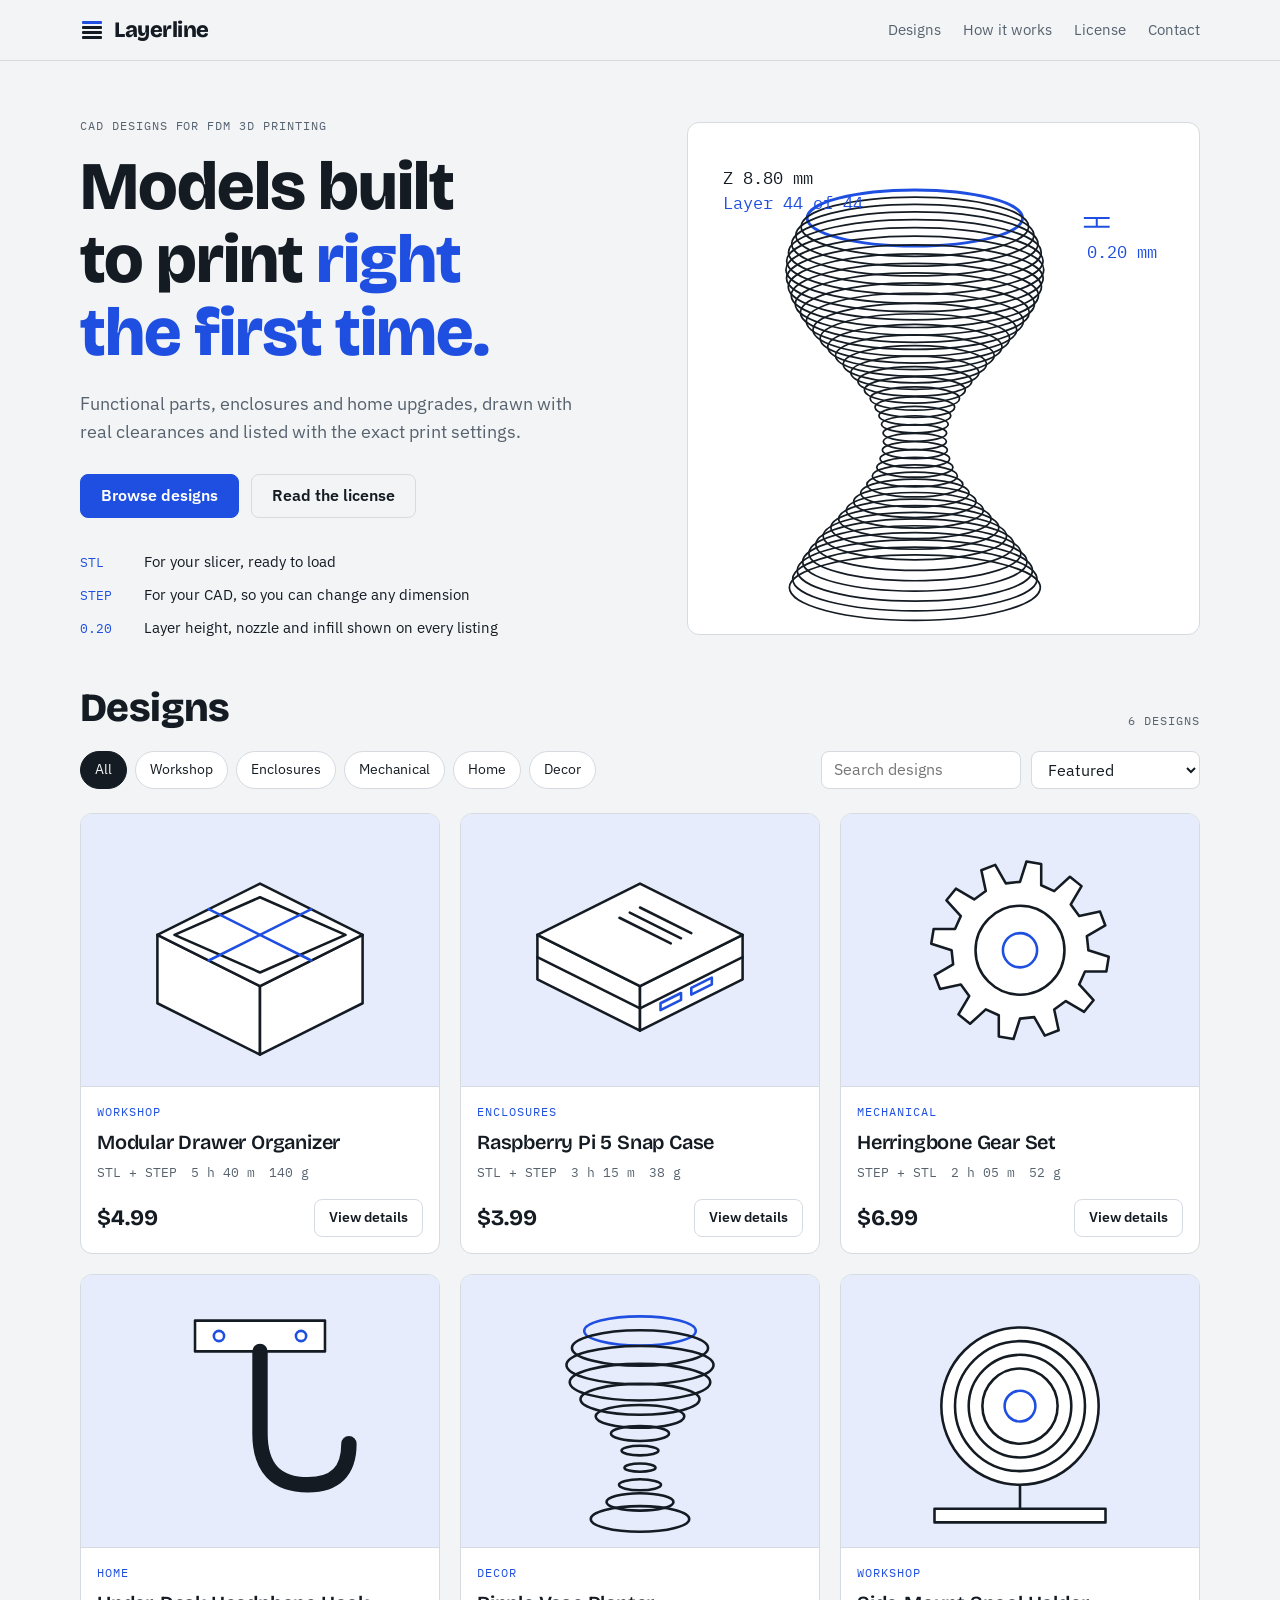
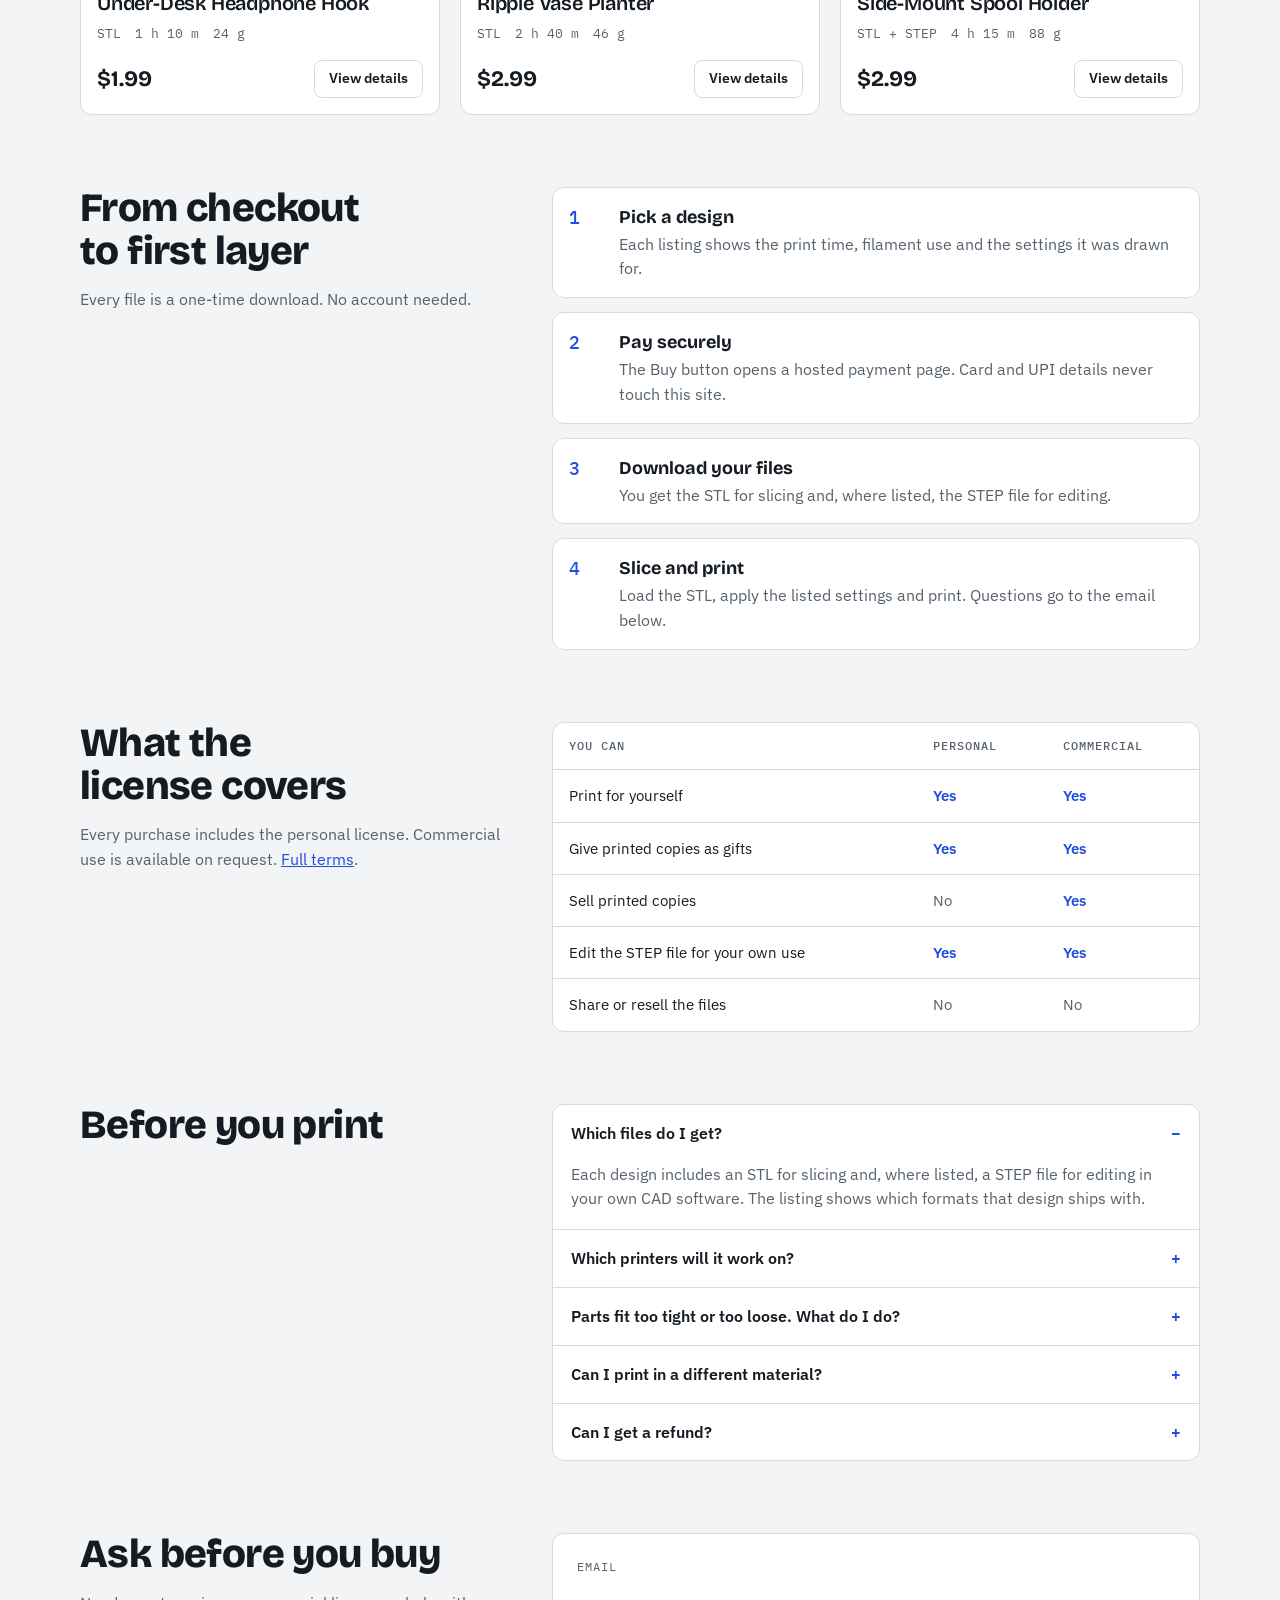
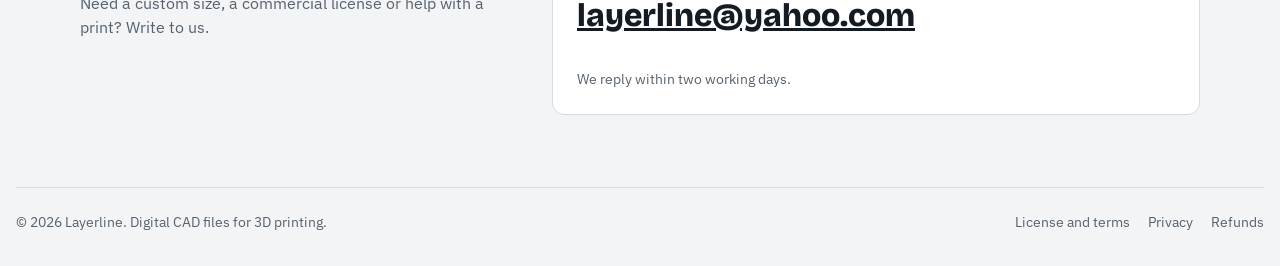
==== layerline-site/index.html @ 394da3ca "Add files via upload" ====
<!doctype html>
<html lang="en">
<head>
<meta charset="utf-8">
<meta name="viewport" content="width=device-width, initial-scale=1, viewport-fit=cover">
<title>Layerline | CAD designs for 3D printing</title>
<meta name="description" content="Print-ready CAD designs for FDM 3D printers. STL and STEP files with tested print settings, clearances and clear licenses.">
<meta property="og:title" content="Layerline | CAD designs for 3D printing">
<meta property="og:description" content="Print-ready CAD designs for FDM 3D printers. STL and STEP files with tested print settings, clearances and clear licenses.">
<meta property="og:type" content="website">
<meta name="theme-color" content="#1F4FE0">
<link rel="icon" href="favicon.svg" type="image/svg+xml">
<link rel="preconnect" href="https://fonts.googleapis.com"><link rel="preconnect" href="https://fonts.gstatic.com" crossorigin><link rel="stylesheet" href="https://fonts.googleapis.com/css2?family=Bricolage+Grotesque:opsz,wght@12..96,600;12..96,800&family=IBM+Plex+Mono:wght@400;500&family=IBM+Plex+Sans:wght@400;500;600&display=swap">
<link rel="stylesheet" href="styles.css">

</head>
<body>
<a class="skip" href="#main">Skip to content</a>
<header class="top"><div class="top-in">
<a class="brand" href="index.html" aria-label="Layerline home"><svg viewBox="0 0 24 24" aria-hidden="true"><rect x="2" y="3" width="20" height="3" rx="1" class="on"/><rect x="2" y="8" width="20" height="3" rx="1"/><rect x="2" y="13" width="20" height="3" rx="1"/><rect x="2" y="18" width="20" height="3" rx="1"/></svg><span data-site="name">Layerline</span></a>
<nav class="nav" aria-label="Main"><a href="index.html#catalog">Designs</a><a href="index.html#how">How it works</a><a href="index.html#licenses">License</a><a href="index.html#contact">Contact</a></nav>
</div></header>

<main class="wrap" id="main">
<div class="hero">
  <div>
    <p class="label" data-site="tagline">CAD designs for FDM 3D printing</p>
    <h1 style="margin-top:14px">Models built to print <em>right the first time.</em></h1>
    <p class="lead">Functional parts, enclosures and home upgrades, drawn with real clearances and listed with the exact print settings.</p>
    <div class="cta-row"><a class="btn accent" href="#catalog">Browse designs</a><a class="btn ghost" href="#licenses">Read the license</a></div>
    <ul class="facts">
      <li><span class="mono">STL</span><span>For your slicer, ready to load</span></li>
      <li><span class="mono">STEP</span><span>For your CAD, so you can change any dimension</span></li>
      <li><span class="mono">0.20</span><span>Layer height, nozzle and infill shown on every listing</span></li>
    </ul>
  </div>
  <div class="hero-art" id="hero-art" role="img" aria-label="Diagram of a vase sliced into 0.20 millimetre layers"></div>
</div>

<section id="catalog">
  <div class="sec-head"><h2>Designs</h2><span class="label" id="result-count"></span></div>
  <div class="tools">
    <div class="chips" id="chips" role="group" aria-label="Filter by category"></div>
    <div class="right">
      <input class="field" id="q" type="search" placeholder="Search designs" autocomplete="off" aria-label="Search designs">
      <select class="field" id="sort" aria-label="Sort designs">
        <option value="featured">Featured</option><option value="price-asc">Price, low to high</option><option value="price-desc">Price, high to low</option><option value="time-asc">Shortest print</option>
      </select>
    </div>
  </div>
  <div class="grid" id="grid"></div>
  <p class="empty" id="empty" hidden></p>
</section>

<section class="block" id="how">
  <div class="two">
    <div><h2 class="h2">From checkout to first layer</h2><p class="note">Every file is a one-time download. No account needed.</p></div>
    <ol class="steps">
      <li><div><strong>Pick a design</strong><span>Each listing shows the print time, filament use and the settings it was drawn for.</span></div></li>
      <li><div><strong>Pay securely</strong><span>The Buy button opens a hosted payment page. Card and UPI details never touch this site.</span></div></li>
      <li><div><strong>Download your files</strong><span>You get the STL for slicing and, where listed, the STEP file for editing.</span></div></li>
      <li><div><strong>Slice and print</strong><span>Load the STL, apply the listed settings and print. Questions go to the email below.</span></div></li>
    </ol>
  </div>
</section>

<section class="block" id="licenses">
  <div class="two">
    <div><h2 class="h2">What the license covers</h2><p class="note">Every purchase includes the personal license. Commercial use is available on request. <a href="terms.html" style="color:var(--accent)">Full terms</a>.</p></div>
    <div class="table-wrap"><table>
      <thead><tr><th>You can</th><th>Personal</th><th>Commercial</th></tr></thead>
      <tbody>
        <tr><td>Print for yourself</td><td class="y">Yes</td><td class="y">Yes</td></tr>
        <tr><td>Give printed copies as gifts</td><td class="y">Yes</td><td class="y">Yes</td></tr>
        <tr><td>Sell printed copies</td><td class="n">No</td><td class="y">Yes</td></tr>
        <tr><td>Edit the STEP file for your own use</td><td class="y">Yes</td><td class="y">Yes</td></tr>
        <tr><td>Share or resell the files</td><td class="n">No</td><td class="n">No</td></tr>
      </tbody>
    </table></div>
  </div>
</section>

<section class="block" id="faq">
  <div class="two">
    <h2 class="h2">Before you print</h2>
    <div class="faq">
      <details open><summary>Which files do I get?</summary><p>Each design includes an STL for slicing and, where listed, a STEP file for editing in your own CAD software. The listing shows which formats that design ships with.</p></details>
      <details><summary>Which printers will it work on?</summary><p>Any FDM printer with a build plate large enough for the part. Each listing gives the layer height, nozzle size, material and support settings the design was drawn for.</p></details>
      <details><summary>Parts fit too tight or too loose. What do I do?</summary><p>Clearances are set for a 0.4 mm nozzle at 0.20 mm layers. If your printer runs tight, scale the moving part by 101 to 102 percent in your slicer, or change the clearance in the STEP file.</p></details>
      <details><summary>Can I print in a different material?</summary><p>Yes. The listed material is the one the design was drawn for. Stiffer or more flexible filaments change how snap fits and hinges behave, so test a small section first.</p></details>
      <details><summary>Can I get a refund?</summary><p>Digital files cannot be returned, but a file that does not open or does not match its listing is fixed or refunded. See the <a href="refunds.html" style="color:var(--accent)">refund policy</a>.</p></details>
    </div>
  </div>
</section>

<section class="block" id="contact">
  <div class="two">
    <div><h2 class="h2">Ask before you buy</h2><p class="note">Need a custom size, a commercial license or help with a print? Write to us.</p></div>
    <div class="contact">
      <span class="label">Email</span>
      <a class="big" data-mail="text" href="mailto:layerline@yahoo.com">layerline@yahoo.com</a>
      <div class="links"><a data-social="instagram" href="#" hidden target="_blank" rel="noopener">Instagram</a><a data-social="youtube" href="#" hidden target="_blank" rel="noopener">YouTube</a></div>
      <p class="fine">We reply within two working days.</p>
    </div>
  </div>
</section>
</main>
<footer>
<span>&copy; <span id="yr">2026</span> <span data-site="name">Layerline</span>. Digital CAD files for 3D printing.</span>
<nav aria-label="Legal"><a href="terms.html">License and terms</a><a href="privacy.html">Privacy</a><a href="refunds.html">Refunds</a></nav>
</footer>
<script>document.getElementById("yr").textContent = new Date().getFullYear();</script>
<script src="store.js"></script>
<script src="site.js"></script>
</body>
</html>
---- layerline-site/styles.css ----
/* Layerline: engineering-drawing storefront. Quiet grey-blue sheet, one cobalt accent, specs set in mono like a title block. */
:root {
  --bg: #F2F4F6;
  --surface: #FFFFFF;
  --ink: #141B22;
  --muted: #56626E;
  --line: #D5DBE1;
  --accent: #1F4FE0;
  --accent-ink: #FFFFFF;
  --tint: #E6ECFB;
  --danger: #B3261E;
  --font-display: "Bricolage Grotesque", "Helvetica Neue", Arial, sans-serif;
  --font-body: "IBM Plex Sans", system-ui, -apple-system, "Segoe UI", sans-serif;
  --font-mono: "IBM Plex Mono", ui-monospace, "SFMono-Regular", Menlo, monospace;
  color-scheme: light;
}
@media (prefers-color-scheme: dark) {
  :root {
    --bg: #0F141A; --surface: #171E26; --ink: #E8EDF2; --muted: #9AA7B3;
    --line: #2A343F; --accent: #7B9BFF; --accent-ink: #0B1020; --tint: #1B2740; --danger: #FF8A80;
    color-scheme: dark;
  }
}

* { box-sizing: border-box; }
html { scroll-behavior: smooth; }
body {
  margin: 0; background: var(--bg); color: var(--ink);
  font-family: var(--font-body); font-size: 16px; line-height: 1.55;
  padding-inline: max(16px, env(safe-area-inset-left, 0px)) max(16px, env(safe-area-inset-right, 0px));
}
h1, h2, h3 { font-family: var(--font-display); text-wrap: balance; line-height: 1.08; margin: 0; letter-spacing: -0.015em; }
p { margin: 0; }
a { color: inherit; }
img { max-width: 100%; }
button, select, input, textarea { font: inherit; color: inherit; }
:focus-visible { outline: 2px solid var(--accent); outline-offset: 2px; border-radius: 4px; }
.wrap { max-width: 1120px; margin-inline: auto; }
.mono { font-family: var(--font-mono); }
.label { font-family: var(--font-mono); font-size: 12px; letter-spacing: 0.08em; text-transform: uppercase; color: var(--muted); }
.skip { position: absolute; left: -999px; top: 8px; background: var(--ink); color: var(--bg); padding: 8px 12px; border-radius: 6px; z-index: 100; }
.skip:focus { left: 8px; }

/* Header */
.top {
  position: sticky; top: 0; z-index: 20; background: var(--bg); border-bottom: 1px solid var(--line);
  margin-inline: calc(-1 * max(16px, env(safe-area-inset-left, 0px))) calc(-1 * max(16px, env(safe-area-inset-right, 0px)));
  padding-inline: max(16px, env(safe-area-inset-left, 0px)) max(16px, env(safe-area-inset-right, 0px));
  padding-top: env(safe-area-inset-top, 0px);
}
.top-in { max-width: 1120px; margin-inline: auto; display: flex; align-items: center; gap: 24px; min-height: 60px; }
.brand { display: flex; align-items: center; gap: 10px; font-family: var(--font-display); font-weight: 800; font-size: 22px; text-decoration: none; letter-spacing: -0.02em; }
.brand svg { width: 24px; height: 24px; }
.brand svg rect { fill: var(--ink); }
.brand svg rect.on { fill: var(--accent); }
.nav { display: flex; gap: 22px; margin-left: auto; font-size: 15px; }
.nav a { text-decoration: none; color: var(--muted); }
.nav a:hover, .nav a[aria-current="page"] { color: var(--ink); }
@media (max-width: 640px) { .nav { gap: 14px; font-size: 14px; } .brand span { display: none; } }

/* Buttons and fields */
.btn {
  display: inline-flex; align-items: center; justify-content: center; gap: 8px; min-height: 44px; padding: 0 20px;
  border-radius: 8px; border: 1px solid var(--ink); background: var(--ink); color: var(--bg);
  font-weight: 600; text-decoration: none; cursor: pointer; text-align: center;
}
.btn:hover { opacity: 0.9; }
.btn:disabled { opacity: 0.5; cursor: default; }
.btn.accent { background: var(--accent); border-color: var(--accent); color: var(--accent-ink); }
.btn.ghost { background: transparent; color: var(--ink); border-color: var(--line); }
.btn.ghost:hover { border-color: var(--ink); opacity: 1; }
.btn.danger { background: transparent; color: var(--danger); border-color: var(--danger); }
.btn.small { min-height: 38px; padding: 0 14px; font-size: 14px; }
.field { min-height: 38px; padding: 0 12px; border: 1px solid var(--line); background: var(--surface); border-radius: 8px; }
input.field { width: 200px; max-width: 100%; }

/* Hero */
.hero { display: grid; grid-template-columns: minmax(0, 1.05fr) minmax(0, 0.95fr); gap: 40px; align-items: center; padding-block: 56px 48px; }
.hero h1 { font-size: clamp(38px, 6.2vw, 68px); font-weight: 800; }
.hero h1 em { font-style: normal; color: var(--accent); }
.hero p.lead { margin-top: 20px; max-width: 46ch; font-size: 18px; color: var(--muted); }
.cta-row { display: flex; flex-wrap: wrap; gap: 12px; margin-top: 28px; }
.facts { list-style: none; padding: 0; margin: 32px 0 0; display: grid; gap: 10px; }
.facts li { display: flex; gap: 12px; align-items: baseline; font-size: 15px; }
.facts .mono { color: var(--accent); font-size: 13px; min-width: 52px; }
.hero-art { background: var(--surface); border: 1px solid var(--line); border-radius: 12px; padding: 12px; }
.hero-art svg { display: block; width: 100%; height: auto; }
.hero-art .layer { fill: none; stroke: var(--ink); stroke-width: 1.2; }
.hero-art .layer.top { stroke: var(--accent); stroke-width: 2; }
.hero-art .dim { fill: none; stroke: var(--accent); stroke-width: 1.4; }
.hero-art text { font-family: var(--font-mono); font-size: 12px; fill: var(--ink); }
.hero-art text.acc { fill: var(--accent); }
@media (max-width: 820px) { .hero { grid-template-columns: minmax(0, 1fr); padding-block: 36px 32px; } }

/* Catalog */
section { scroll-margin-top: 80px; }
.sec-head { display: flex; flex-wrap: wrap; align-items: end; justify-content: space-between; gap: 16px; margin-bottom: 20px; }
.sec-head h2, .h2 { font-size: clamp(28px, 4vw, 40px); font-weight: 800; }
.tools { display: flex; flex-wrap: wrap; gap: 12px; align-items: center; margin-bottom: 24px; }
.chips { display: flex; flex-wrap: wrap; gap: 8px; }
.chip { min-height: 38px; padding: 0 14px; border-radius: 99px; border: 1px solid var(--line); background: var(--surface); cursor: pointer; font-size: 14px; }
.chip:hover { border-color: var(--ink); }
.chip[aria-pressed="true"] { background: var(--ink); color: var(--bg); border-color: var(--ink); }
.tools .right { margin-left: auto; display: flex; gap: 10px; flex-wrap: wrap; }
@media (max-width: 640px) { .tools .right { margin-left: 0; width: 100%; } input.field { flex: 1; width: auto; min-width: 0; } }

.grid { display: grid; grid-template-columns: repeat(auto-fill, minmax(min(100%, 320px), 1fr)); gap: 20px; }
.card { background: var(--surface); border: 1px solid var(--line); border-radius: 12px; overflow: hidden; display: flex; flex-direction: column; min-width: 0; }
.card .art-wrap { background: var(--tint); display: block; padding: 8px; border-bottom: 1px solid var(--line); text-decoration: none; }
.card .art-wrap.photo-wrap { padding: 0; }
.photo { display: block; width: 100%; aspect-ratio: 4 / 3; object-fit: cover; }
.art { display: block; width: 100%; height: auto; }
.art * { fill: none; stroke: var(--ink); stroke-width: 1.5; stroke-linejoin: round; stroke-linecap: round; }
.art .f { fill: var(--surface); }
.art .acc { stroke: var(--accent); }
.art .thick { stroke-width: 9; }
.card-body { padding: 16px; display: flex; flex-direction: column; gap: 10px; flex: 1; }
.card h3 { font-size: 20px; font-weight: 600; letter-spacing: -0.01em; overflow-wrap: anywhere; }
.card h3 a { text-decoration: none; }
.card h3 a:hover { color: var(--accent); }
.cat { color: var(--accent); }
.specs { display: flex; flex-wrap: wrap; gap: 6px 14px; font-family: var(--font-mono); font-size: 12.5px; color: var(--muted); }
.card-foot { margin-top: auto; padding-top: 6px; display: flex; align-items: center; justify-content: space-between; gap: 10px; flex-wrap: wrap; }
.price { font-family: var(--font-display); font-weight: 700; font-size: 22px; }
.empty { padding: 40px 0; color: var(--muted); }

/* Info sections */
.block { padding-top: 72px; }
.two { display: grid; grid-template-columns: minmax(0, 0.8fr) minmax(0, 1.2fr); gap: 40px; align-items: start; }
@media (max-width: 820px) { .two { grid-template-columns: minmax(0, 1fr); gap: 20px; } }
.two p.note { color: var(--muted); margin-top: 14px; max-width: 44ch; }
.table-wrap { overflow-x: auto; background: var(--surface); border: 1px solid var(--line); border-radius: 12px; }
table { border-collapse: collapse; width: 100%; min-width: 440px; }
th, td { text-align: left; padding: 14px 16px; border-bottom: 1px solid var(--line); font-size: 15px; }
tr:last-child td { border-bottom: 0; }
th { font-family: var(--font-mono); font-size: 12px; text-transform: uppercase; letter-spacing: 0.08em; color: var(--muted); font-weight: 500; }
td.y { color: var(--accent); font-weight: 600; }
td.n { color: var(--muted); }
.steps { list-style: none; counter-reset: s; padding: 0; margin: 0; display: grid; gap: 14px; }
.steps li { counter-increment: s; display: grid; grid-template-columns: 36px minmax(0, 1fr); gap: 14px; background: var(--surface); border: 1px solid var(--line); border-radius: 12px; padding: 16px; }
.steps li::before { content: counter(s); font-family: var(--font-mono); color: var(--accent); font-weight: 500; font-size: 18px; }
.steps strong { display: block; font-family: var(--font-display); font-size: 18px; }
.steps span { color: var(--muted); }
.faq { display: grid; background: var(--surface); border: 1px solid var(--line); border-radius: 12px; }
.faq details { border-bottom: 1px solid var(--line); padding: 0 18px; }
.faq details:last-child { border-bottom: 0; }
.faq summary { cursor: pointer; padding: 16px 0; font-weight: 600; list-style: none; display: flex; justify-content: space-between; gap: 16px; }
.faq summary::-webkit-details-marker { display: none; }
.faq summary::after { content: "+"; font-family: var(--font-mono); color: var(--accent); }
.faq details[open] summary::after { content: "\2212"; }
.faq details p { padding: 0 0 18px; color: var(--muted); max-width: 62ch; }
.contact { background: var(--surface); border: 1px solid var(--line); border-radius: 12px; padding: 24px; display: grid; gap: 14px; }
.contact .big { font-family: var(--font-display); font-weight: 800; font-size: clamp(22px, 3.5vw, 32px); overflow-wrap: anywhere; }
.links { display: flex; flex-wrap: wrap; gap: 8px 20px; }
.links a { color: var(--accent); }

footer { margin-top: 72px; padding-block: 24px calc(32px + env(safe-area-inset-bottom, 0px)); border-top: 1px solid var(--line); display: flex; flex-wrap: wrap; justify-content: space-between; gap: 12px 24px; color: var(--muted); font-size: 14px; }
footer nav { display: flex; gap: 8px 18px; flex-wrap: wrap; }
footer a { text-decoration: none; }
footer a:hover { color: var(--ink); }

/* Product page */
.crumbs { padding-top: 24px; font-size: 14px; color: var(--muted); }
.crumbs a { text-decoration: none; }
.crumbs a:hover { color: var(--ink); }
.pd { display: grid; grid-template-columns: minmax(0, 1fr) minmax(0, 1fr); gap: 40px; padding-block: 24px 24px; align-items: start; }
.pd-art { background: var(--tint); border: 1px solid var(--line); border-radius: 12px; padding: 16px; overflow: hidden; }
.pd-art.photo-wrap { padding: 0; }
.pd-info { display: grid; gap: 18px; min-width: 0; }
.pd-info h1 { font-size: clamp(30px, 4.6vw, 48px); font-weight: 800; overflow-wrap: anywhere; }
.pd-info p.desc { color: var(--muted); font-size: 17px; max-width: 54ch; overflow-wrap: anywhere; }
.pd-buy { display: flex; align-items: center; gap: 16px; flex-wrap: wrap; }
.pd-buy .price { font-size: 32px; }
dl.spec { display: grid; grid-template-columns: auto 1fr; gap: 0; margin: 0; background: var(--surface); border: 1px solid var(--line); border-radius: 12px; overflow: hidden; }
dl.spec dt, dl.spec dd { margin: 0; padding: 11px 16px; border-bottom: 1px solid var(--line); font-size: 15px; }
dl.spec dt { font-family: var(--font-mono); color: var(--muted); font-size: 12.5px; padding-top: 13px; }
dl.spec dd { overflow-wrap: anywhere; }
dl.spec dt:nth-last-of-type(1), dl.spec dd:last-of-type { border-bottom: 0; }
.fine { font-size: 14px; color: var(--muted); }
@media (max-width: 820px) { .pd { grid-template-columns: minmax(0, 1fr); gap: 24px; } }

/* Policy pages */
.doc { max-width: 720px; margin-inline: auto; padding-block: 48px 0; }
.doc h1 { font-size: clamp(32px, 5vw, 48px); font-weight: 800; }
.doc h2 { font-size: 22px; font-weight: 700; margin-top: 32px; }
.doc p, .doc li { color: var(--muted); margin-top: 12px; }
.doc ul { padding-left: 20px; margin: 0; }
.doc a { color: var(--accent); }
.doc .updated { margin-top: 12px; }

.notfound { text-align: left; padding-block: 96px; display: grid; gap: 16px; justify-items: start; }
.notfound h1 { font-size: clamp(48px, 10vw, 96px); font-weight: 800; color: var(--accent); }

@media (prefers-reduced-motion: reduce) { html { scroll-behavior: auto; } * { transition: none !important; animation: none !important; } }
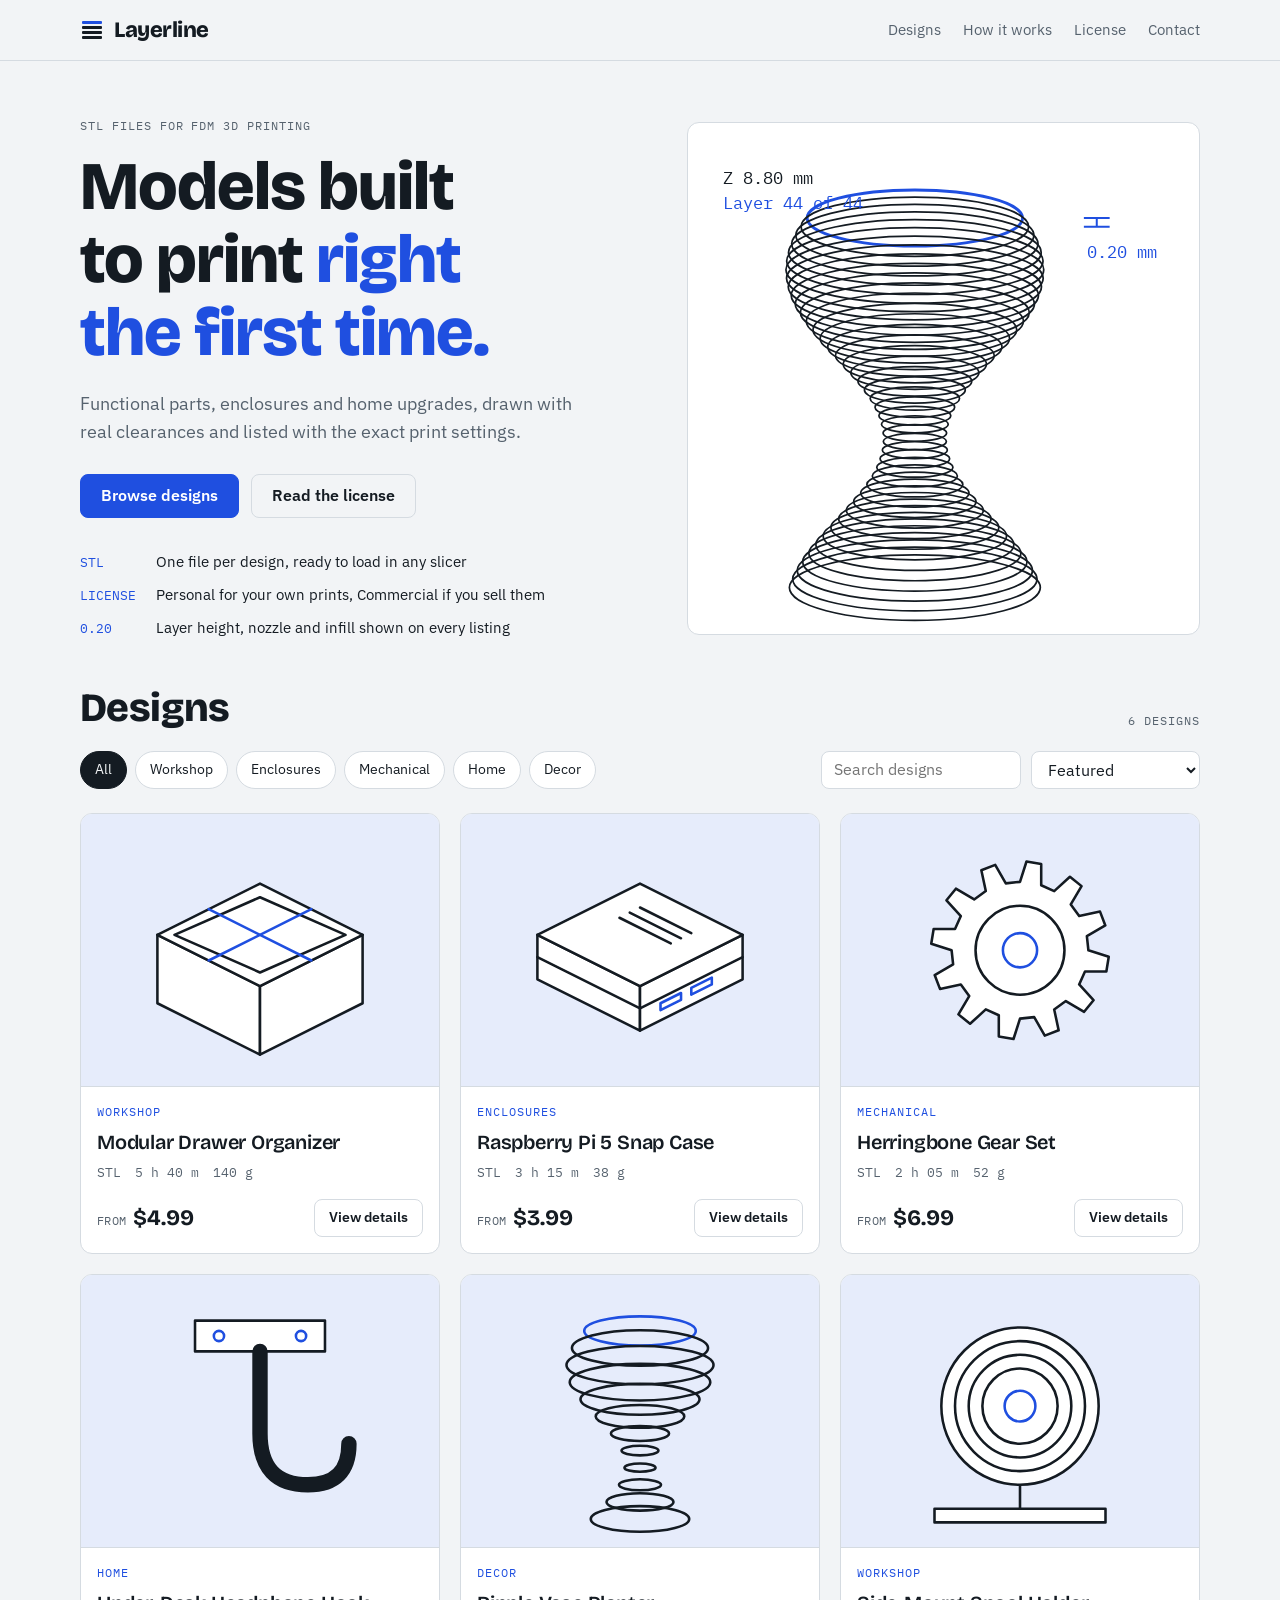
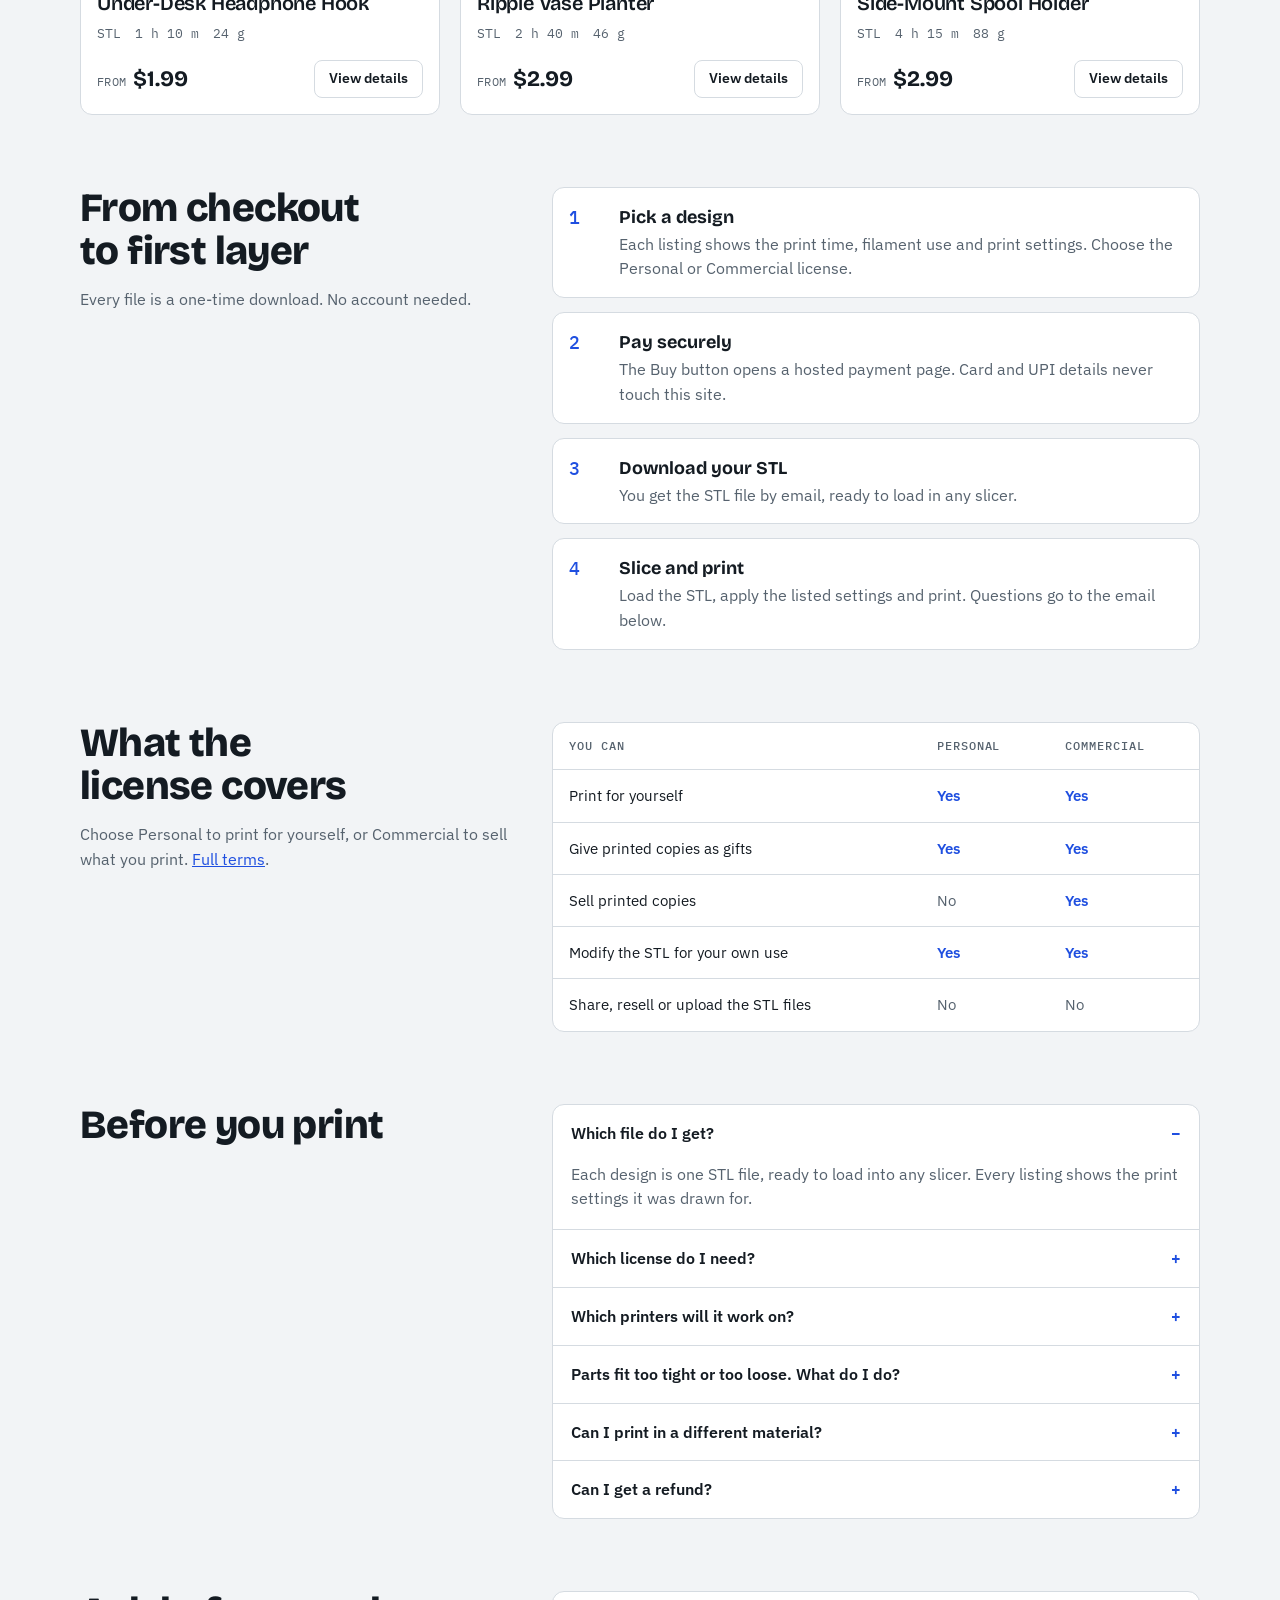
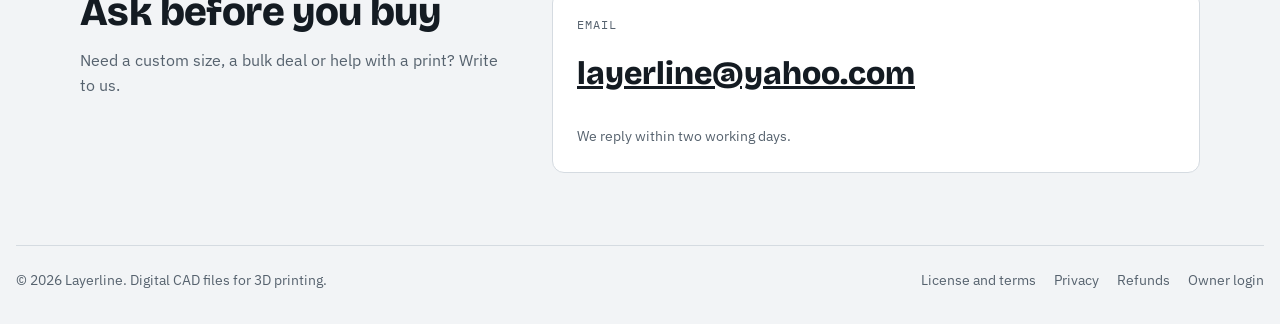
==== commit 746901fc: "Add files via upload" ====
--- a/layerline-site/index.html
+++ b/layerline-site/index.html
@@ -4,9 +4,9 @@
 <meta charset="utf-8">
 <meta name="viewport" content="width=device-width, initial-scale=1, viewport-fit=cover">
 <title>Layerline | CAD designs for 3D printing</title>
-<meta name="description" content="Print-ready CAD designs for FDM 3D printers. STL and STEP files with tested print settings, clearances and clear licenses.">
+<meta name="description" content="Print-ready STL files for FDM 3D printers. Tested print settings, real clearances and a simple personal or commercial license.">
 <meta property="og:title" content="Layerline | CAD designs for 3D printing">
-<meta property="og:description" content="Print-ready CAD designs for FDM 3D printers. STL and STEP files with tested print settings, clearances and clear licenses.">
+<meta property="og:description" content="Print-ready STL files for FDM 3D printers. Tested print settings, real clearances and a simple personal or commercial license.">
 <meta property="og:type" content="website">
 <meta name="theme-color" content="#1F4FE0">
 <link rel="icon" href="favicon.svg" type="image/svg+xml">
@@ -29,8 +29,8 @@
     <p class="lead">Functional parts, enclosures and home upgrades, drawn with real clearances and listed with the exact print settings.</p>
     <div class="cta-row"><a class="btn accent" href="#catalog">Browse designs</a><a class="btn ghost" href="#licenses">Read the license</a></div>
     <ul class="facts">
-      <li><span class="mono">STL</span><span>For your slicer, ready to load</span></li>
-      <li><span class="mono">STEP</span><span>For your CAD, so you can change any dimension</span></li>
+      <li><span class="mono">STL</span><span>One file per design, ready to load in any slicer</span></li>
+      <li><span class="mono">LICENSE</span><span>Personal for your own prints, Commercial if you sell them</span></li>
       <li><span class="mono">0.20</span><span>Layer height, nozzle and infill shown on every listing</span></li>
     </ul>
   </div>
@@ -56,9 +56,9 @@
   <div class="two">
     <div><h2 class="h2">From checkout to first layer</h2><p class="note">Every file is a one-time download. No account needed.</p></div>
     <ol class="steps">
-      <li><div><strong>Pick a design</strong><span>Each listing shows the print time, filament use and the settings it was drawn for.</span></div></li>
+      <li><div><strong>Pick a design</strong><span>Each listing shows the print time, filament use and print settings. Choose the Personal or Commercial license.</span></div></li>
       <li><div><strong>Pay securely</strong><span>The Buy button opens a hosted payment page. Card and UPI details never touch this site.</span></div></li>
-      <li><div><strong>Download your files</strong><span>You get the STL for slicing and, where listed, the STEP file for editing.</span></div></li>
+      <li><div><strong>Download your STL</strong><span>You get the STL file by email, ready to load in any slicer.</span></div></li>
       <li><div><strong>Slice and print</strong><span>Load the STL, apply the listed settings and print. Questions go to the email below.</span></div></li>
     </ol>
   </div>
@@ -66,15 +66,15 @@
 
 <section class="block" id="licenses">
   <div class="two">
-    <div><h2 class="h2">What the license covers</h2><p class="note">Every purchase includes the personal license. Commercial use is available on request. <a href="terms.html" style="color:var(--accent)">Full terms</a>.</p></div>
+    <div><h2 class="h2">What the license covers</h2><p class="note">Choose Personal to print for yourself, or Commercial to sell what you print. <a href="terms.html" style="color:var(--accent)">Full terms</a>.</p></div>
     <div class="table-wrap"><table>
       <thead><tr><th>You can</th><th>Personal</th><th>Commercial</th></tr></thead>
       <tbody>
         <tr><td>Print for yourself</td><td class="y">Yes</td><td class="y">Yes</td></tr>
         <tr><td>Give printed copies as gifts</td><td class="y">Yes</td><td class="y">Yes</td></tr>
         <tr><td>Sell printed copies</td><td class="n">No</td><td class="y">Yes</td></tr>
-        <tr><td>Edit the STEP file for your own use</td><td class="y">Yes</td><td class="y">Yes</td></tr>
-        <tr><td>Share or resell the files</td><td class="n">No</td><td class="n">No</td></tr>
+        <tr><td>Modify the STL for your own use</td><td class="y">Yes</td><td class="y">Yes</td></tr>
+        <tr><td>Share, resell or upload the STL files</td><td class="n">No</td><td class="n">No</td></tr>
       </tbody>
     </table></div>
   </div>
@@ -84,9 +84,10 @@
   <div class="two">
     <h2 class="h2">Before you print</h2>
     <div class="faq">
-      <details open><summary>Which files do I get?</summary><p>Each design includes an STL for slicing and, where listed, a STEP file for editing in your own CAD software. The listing shows which formats that design ships with.</p></details>
+      <details open><summary>Which file do I get?</summary><p>Each design is one STL file, ready to load into any slicer. Every listing shows the print settings it was drawn for.</p></details>
+      <details><summary>Which license do I need?</summary><p>Choose Personal if you print for yourself or for gifts. Choose Commercial if you sell the prints you make. You pick the license at the buy button and pay for that one only.</p></details>
       <details><summary>Which printers will it work on?</summary><p>Any FDM printer with a build plate large enough for the part. Each listing gives the layer height, nozzle size, material and support settings the design was drawn for.</p></details>
-      <details><summary>Parts fit too tight or too loose. What do I do?</summary><p>Clearances are set for a 0.4 mm nozzle at 0.20 mm layers. If your printer runs tight, scale the moving part by 101 to 102 percent in your slicer, or change the clearance in the STEP file.</p></details>
+      <details><summary>Parts fit too tight or too loose. What do I do?</summary><p>Clearances are set for a 0.4 mm nozzle at 0.20 mm layers. If your printer runs tight, scale the moving part by 101 to 102 percent in your slicer.</p></details>
       <details><summary>Can I print in a different material?</summary><p>Yes. The listed material is the one the design was drawn for. Stiffer or more flexible filaments change how snap fits and hinges behave, so test a small section first.</p></details>
       <details><summary>Can I get a refund?</summary><p>Digital files cannot be returned, but a file that does not open or does not match its listing is fixed or refunded. See the <a href="refunds.html" style="color:var(--accent)">refund policy</a>.</p></details>
     </div>
@@ -95,7 +96,7 @@
 
 <section class="block" id="contact">
   <div class="two">
-    <div><h2 class="h2">Ask before you buy</h2><p class="note">Need a custom size, a commercial license or help with a print? Write to us.</p></div>
+    <div><h2 class="h2">Ask before you buy</h2><p class="note">Need a custom size, a bulk deal or help with a print? Write to us.</p></div>
     <div class="contact">
       <span class="label">Email</span>
       <a class="big" data-mail="text" href="mailto:layerline@yahoo.com">layerline@yahoo.com</a>
@@ -107,7 +108,7 @@
 </main>
 <footer>
 <span>&copy; <span id="yr">2026</span> <span data-site="name">Layerline</span>. Digital CAD files for 3D printing.</span>
-<nav aria-label="Legal"><a href="terms.html">License and terms</a><a href="privacy.html">Privacy</a><a href="refunds.html">Refunds</a></nav>
+<nav aria-label="Legal"><a href="terms.html">License and terms</a><a href="privacy.html">Privacy</a><a href="refunds.html">Refunds</a><a href="admin.html">Owner login</a></nav>
 </footer>
 <script>document.getElementById("yr").textContent = new Date().getFullYear();</script>
 <script src="store.js"></script>
--- a/layerline-site/styles.css
+++ b/layerline-site/styles.css
@@ -82,7 +82,7 @@
 .cta-row { display: flex; flex-wrap: wrap; gap: 12px; margin-top: 28px; }
 .facts { list-style: none; padding: 0; margin: 32px 0 0; display: grid; gap: 10px; }
 .facts li { display: flex; gap: 12px; align-items: baseline; font-size: 15px; }
-.facts .mono { color: var(--accent); font-size: 13px; min-width: 52px; }
+.facts .mono { color: var(--accent); font-size: 13px; min-width: 64px; }
 .hero-art { background: var(--surface); border: 1px solid var(--line); border-radius: 12px; padding: 12px; }
 .hero-art svg { display: block; width: 100%; height: auto; }
 .hero-art .layer { fill: none; stroke: var(--ink); stroke-width: 1.2; }
@@ -192,3 +192,13 @@
 .notfound h1 { font-size: clamp(48px, 10vw, 96px); font-weight: 800; color: var(--accent); }
 
 @media (prefers-reduced-motion: reduce) { html { scroll-behavior: auto; } * { transition: none !important; animation: none !important; } }
+
+/* License options */
+.from { font-family: var(--font-mono); font-size: 12px; font-weight: 400; color: var(--muted); margin-right: 6px; letter-spacing: 0.04em; text-transform: uppercase; }
+.tiers { display: grid; grid-template-columns: repeat(2, minmax(0, 1fr)); gap: 14px; }
+.tier { background: var(--surface); border: 1px solid var(--line); border-radius: 12px; padding: 16px; display: grid; gap: 10px; align-content: start; min-width: 0; }
+.tier .price { font-size: 30px; }
+.tier ul { list-style: none; margin: 0; padding: 0; display: grid; gap: 6px; font-size: 14px; color: var(--muted); }
+.tier li::before { content: "\2713\00a0"; color: var(--accent); font-weight: 600; }
+.tier .btn { margin-top: 4px; }
+@media (max-width: 520px) { .tiers { grid-template-columns: minmax(0, 1fr); } }
